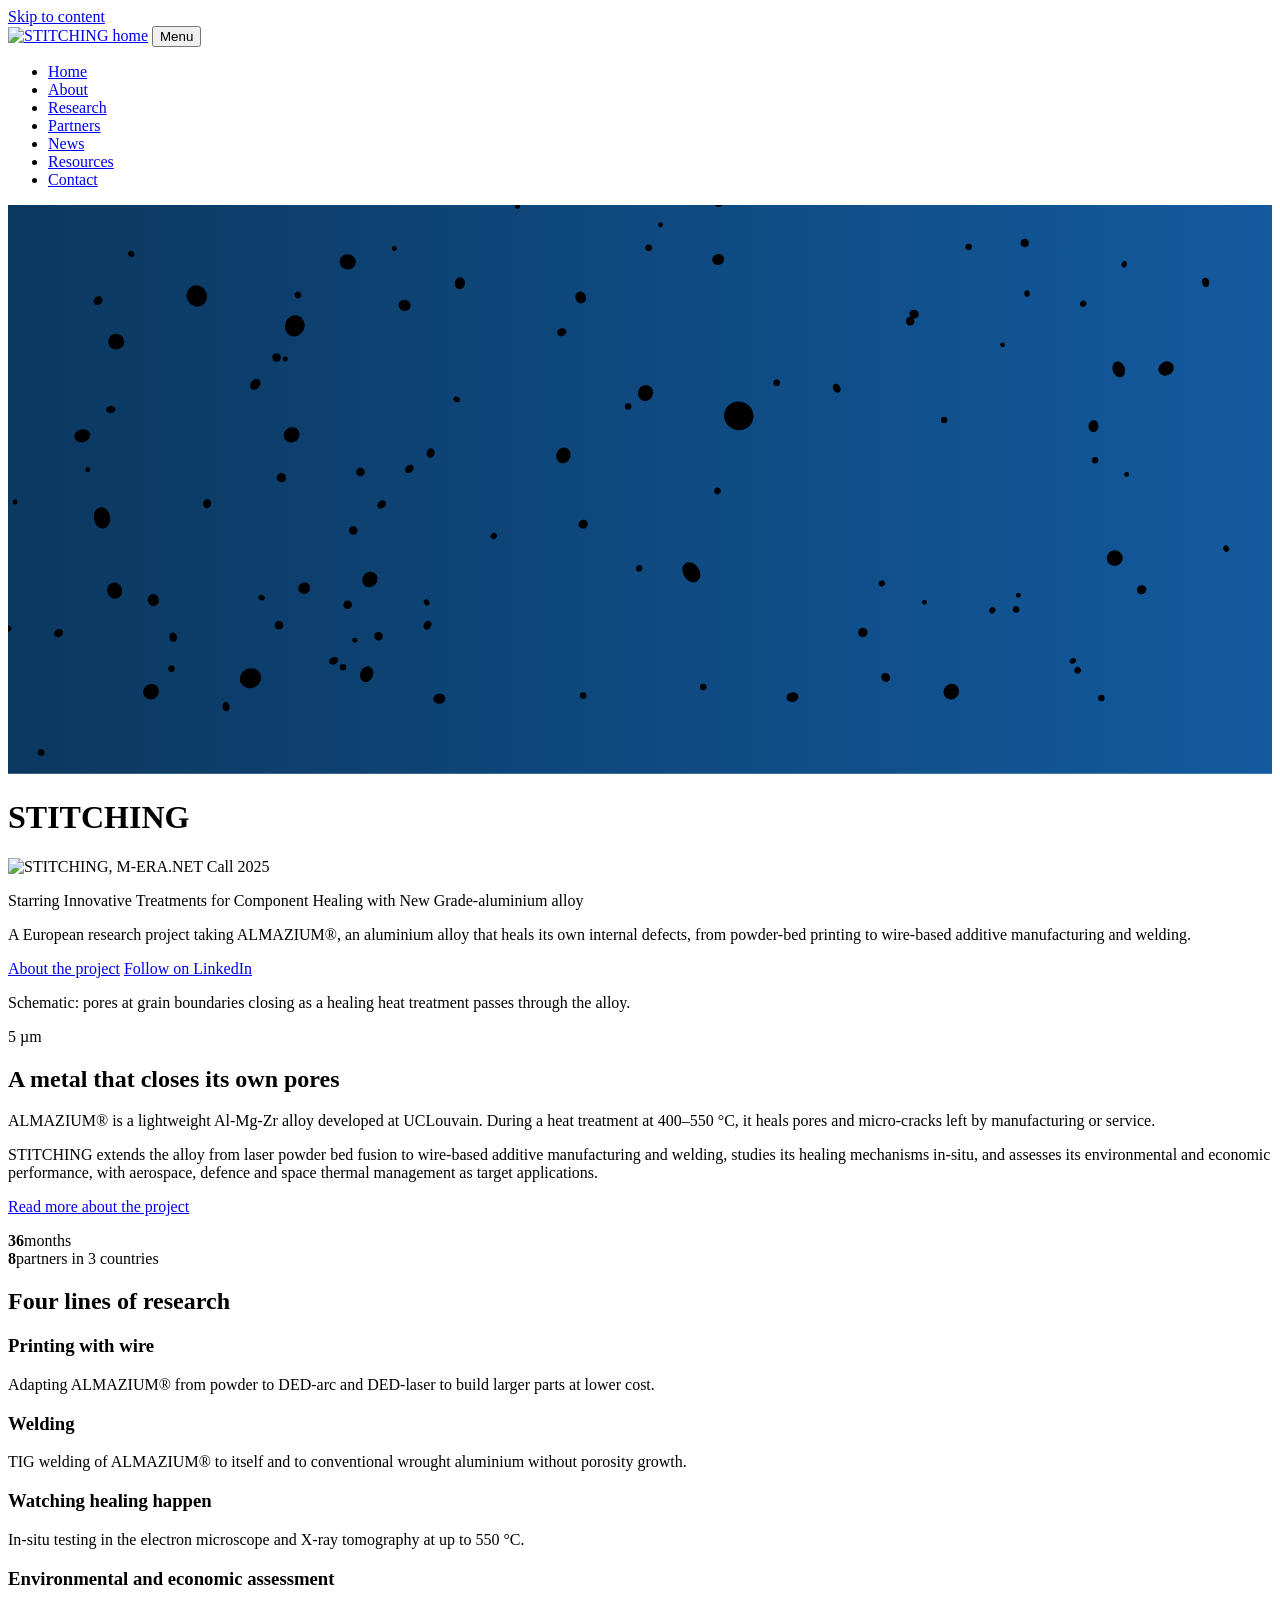
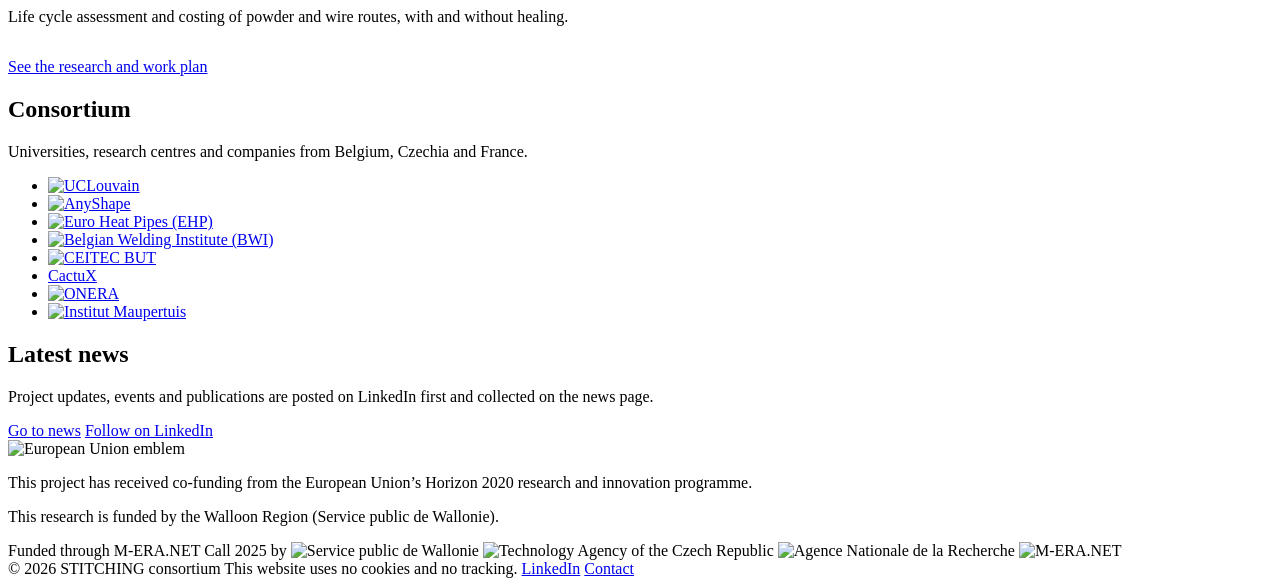
==== index.html @ 86575761 "Add files via upload Add website" ====
<!DOCTYPE html>
<html lang="en">
<head>
<meta charset="utf-8">
<meta name="viewport" content="width=device-width, initial-scale=1">
<title>STITCHING | Self-healing aluminium for additive manufacturing</title>
<meta name="description" content="STITCHING is an M-ERA.NET research project on ALMAZIUM®, a self-healing aluminium alloy for additive manufacturing and welding.">
<link rel="icon" href="assets/img/favicon.png" type="image/png">
<link rel="apple-touch-icon" href="assets/img/apple-touch-icon.png">
<meta property="og:title" content="STITCHING | Self-healing aluminium for additive manufacturing">
<meta property="og:description" content="STITCHING is an M-ERA.NET research project on ALMAZIUM®, a self-healing aluminium alloy for additive manufacturing and welding.">
<meta property="og:image" content="assets/img/stitching-logo.png">
<link rel="stylesheet" href="assets/style.css">
</head>
<body>
<a class="skip" href="#main">Skip to content</a>

<header class="site-header">
  <div class="wrap">
    <a class="brand" href="index.html"><img src="assets/img/stitching-logo.png" alt="STITCHING home" width="869" height="282"></a>
    <button class="menu-btn" type="button" aria-expanded="false" aria-controls="site-nav">Menu</button>
    <nav class="nav" id="site-nav" aria-label="Main">
      <ul>
        <li><a href="index.html" aria-current="page">Home</a></li>
        <li><a href="about.html">About</a></li>
        <li><a href="research.html">Research</a></li>
        <li><a href="partners.html">Partners</a></li>
        <li><a href="news.html">News</a></li>
        <li><a href="resources.html">Resources</a></li>
        <li><a href="contact.html">Contact</a></li>
      </ul>
    </nav>
  </div>
</header>

<main id="main">
<div class="hero">
  <svg class="micro" viewBox="0 0 1600 720" preserveAspectRatio="xMidYMid slice" aria-hidden="true">
    <defs>
      <linearGradient id="bg" x1="0" x2="1"><stop offset="0" stop-color="#0B3860"/><stop offset="1" stop-color="#135A9E"/></linearGradient>
      <linearGradient id="glow" x1="0" x2="1">
        <stop offset="0" stop-color="#D05028" stop-opacity="0"/>
        <stop offset="1" stop-color="#D05028" stop-opacity=".28"/>
      </linearGradient>
      <linearGradient id="stitch" x1="0" x2="0" y1="0" y2="1">
        <stop offset="0" stop-color="#115290"/><stop offset=".28" stop-color="#378ADD"/>
        <stop offset=".45" stop-color="#7A5BA8"/><stop offset=".55" stop-color="#B04828"/>
        <stop offset=".8" stop-color="#D05028"/><stop offset=".92" stop-color="#E03838"/>
        <stop offset="1" stop-color="#3587D8"/>
      </linearGradient>
    </defs>
    <rect width="1600" height="720" fill="url(#bg)"/>
    <path class="grains" d="M1050 233L1014 294M1540 577L1600 581M1411 339L1318 391M958 486L870 475M1494 602L1423 535M724 118L800 95M432 264L359 294M1377 282L1281 351M277 635L306 599M852 720L746 720M306 599L360 612M209 547L286 552M218 352L205 284M92 291L133 255M1100 478L1050 428M673 314L705 320M0 538L0 391M940 184L923 263M1011 155L996 148M512 720L625 720M594 0L679 -0M308 222L363 155M1116 600L1063 666M115 119L155 61M1352 577L1423 535M348 342L359 294M739 649L789 587M534 317L565 245M458 469L470 381M921 352L946 302M648 175L622 226M1274 232L1253 339M183 500L258 430M209 547L185 611M256 379L218 352M296 73L295 0M205 284L133 255M121 205L0 202M1466 204L1537 265M861 657L799 588M261 216L234 169M1406 -0L1510 0M377 372L470 381M788 247L781 271M1540 577L1504 478M1492 114L1411 71M1253 0L1406 -0M970 538L909 576M789 587L799 588M261 216L205 284M1001 561L1082 542M1600 436L1541 438M130 485L116 395M788 247L807 237M1445 358L1474 353M755 533L679 519M1099 232L1150 275M134 173L115 119M363 155L452 205M755 533L789 587M534 528L530 506M1149 139L1099 232M1116 600L1082 542M1276 511L1328 443M1200 357L1188 459M120 619L185 611M1540 577L1494 602M1516 100L1510 0M130 485L183 500M614 427L616 361M1485 624L1531 720M702 161L724 118M854 145L807 237M594 0L438 0M1404 211L1374 244M1264 720L1236 720M1438 491L1406 448M800 458L777 420M389 492L410 577M277 635L209 638M120 619L82 720M1150 275L1157 327M62 540L0 538M62 540L120 619M1445 358L1411 339M1411 339L1377 282M360 612L375 720M614 427L567 446M548 626L623 637M512 720L452 720M359 294L308 222M1050 428L1069 357M1474 353L1541 438M1531 720L1600 720M458 469L530 506M241 113L296 73M458 469L389 492M183 500L209 547M1438 491L1504 478M1239 188L1274 232M1001 561L996 623M849 122L854 145M375 720L452 720M1100 478L1188 459M92 291L0 260M898 362L829 348M286 552L306 599M1082 542L1100 478M1236 720L1193 616M650 609L739 649M800 95L849 122M623 637L625 720M829 348L781 271M679 -0L803 0M982 104L1032 0M530 506L567 446M1353 595L1417 652M1600 436L1600 581M594 0L575 98M1001 561L970 538M870 475L862 550M348 342L377 372M1417 652L1409 720M1318 391L1281 351M909 576L862 550M575 98L648 175M209 638L185 611M134 173L234 169M1050 233L1099 232M567 446L491 366M958 486L993 437M702 161L788 247M1292 112L1357 123M202 720L209 638M565 245L622 226M625 720L746 720M1423 535L1438 491M491 366L470 381M912 626L861 657M115 119L0 107M1200 357L1157 327M1069 357L1014 294M1374 244L1377 282M800 458L755 533M513 574L453 594M1600 720L1600 581M1149 139L1238 188M996 148L940 184M1600 -0L1600 112M616 361L673 314M1250 514L1276 511M0 202L0 260M241 113L155 61M300 720L375 720M453 594L410 577M319 492L378 485M0 0L150 0M1065 720L958 720M1063 666L1065 720M861 657L852 720M502 132L487 184M295 0L150 0M1238 188L1239 188M1445 358L1406 448M1116 600L1193 616M1253 0L1140 -0M134 173L121 205M923 263L807 237M155 61L150 0M650 554L679 519M513 574L548 626M903 71L849 122M862 550L799 588M1200 357L1253 339M897 0L803 0M865 470L898 362M732 407L777 420M453 594L452 720M505 331L491 366M575 98L502 132M666 458L679 519M1050 428L993 437M91 380L92 291M438 0L433 68M505 331L534 317M616 361L534 317M614 427L666 458M1541 438L1504 478M1193 616L1250 514M1149 139L1129 104M957 648L958 720M1537 265L1474 353M0 720L0 538M258 430L256 379M921 352L898 362M565 245L487 184M1353 595L1352 577M300 720L277 635M1157 327L1069 357M732 407L705 320M724 118L679 -0M777 420L829 348M1466 204L1404 211M1404 211L1357 123M1239 188L1292 112M121 205L133 255M91 380L0 391M1129 104L1140 -0M296 73L362 117M377 372L378 485M623 637L650 609M1466 204L1492 114M1411 71L1406 -0M982 104L996 148M0 202L0 107M433 68L502 132M1250 514L1188 459M993 437L921 352M1494 602L1485 624M865 470L800 458M0 720L82 720M970 538L958 486M1417 652L1485 624M909 576L912 626M1238 188L1150 275M800 95L803 0M256 379L348 342M534 528L650 554M438 0L295 0M1353 595L1264 720M1374 244L1274 232M702 161L648 175M996 623L957 648M363 155L362 117M958 720L852 720M286 552L319 492M897 0L903 71M946 302L923 263M1600 261L1600 112M258 430L319 492M534 528L513 574M241 113L234 169M705 320L781 271M957 648L912 626M433 68L362 117M1328 443L1406 448M378 485L389 492M1411 71L1357 123M1253 339L1281 351M673 314L622 226M1253 0L1292 112M1600 -0L1510 0M202 720L300 720M739 649L746 720M903 71L982 104M432 264L505 331M996 623L1063 666M1537 265L1600 261M1011 155L1050 233M0 0L0 107M1014 294L946 302M854 145L940 184M548 626L512 720M1409 720L1531 720M1032 0L1140 -0M360 612L410 577M1600 261L1600 436M130 485L62 540M1276 511L1352 577M666 458L732 407M1492 114L1516 100M650 554L650 609M1264 720L1409 720M1328 443L1318 391M1516 100L1600 112M897 0L1032 0M202 720L82 720M261 216L308 222M1236 720L1065 720M452 205L487 184M870 475L865 470M0 391L0 260M116 395L218 352M116 395L91 380M432 264L452 205M1129 104L1011 155"/>
    <g id="pores"><g data-x="568" transform="translate(568 246) rotate(24)"><ellipse class="pore" rx="4.2" ry="3.3"/><circle class="healed" r="1.4"/></g><g data-x="64" transform="translate(64 542) rotate(150)"><ellipse class="pore" rx="6.0" ry="4.9"/><circle class="healed" r="1.4"/></g><g data-x="346" transform="translate(346 345) rotate(68)"><ellipse class="pore" rx="6.0" ry="5.8"/><circle class="healed" r="1.4"/></g><g data-x="181" transform="translate(181 616) rotate(149)"><ellipse class="pore" rx="10.2" ry="9.6"/><circle class="healed" r="2.2"/></g><g data-x="615" transform="translate(615 419) rotate(136)"><ellipse class="pore" rx="4.2" ry="3.7"/><circle class="healed" r="1.4"/></g><g data-x="375" transform="translate(375 485) rotate(161)"><ellipse class="pore" rx="7.6" ry="7.2"/><circle class="healed" r="1.7"/></g><g data-x="458" transform="translate(458 474) rotate(130)"><ellipse class="pore" rx="10.2" ry="9.3"/><circle class="healed" r="2.2"/></g><g data-x="135" transform="translate(135 488) rotate(71)"><ellipse class="pore" rx="10.2" ry="9.6"/><circle class="healed" r="2.2"/></g><g data-x="1194" transform="translate(1194 616) rotate(130)"><ellipse class="pore" rx="10.2" ry="9.6"/><circle class="healed" r="2.2"/></g><g data-x="412" transform="translate(412 577) rotate(152)"><ellipse class="pore" rx="6.0" ry="4.5"/><circle class="healed" r="1.4"/></g><g data-x="184" transform="translate(184 500) rotate(69)"><ellipse class="pore" rx="7.6" ry="7.1"/><circle class="healed" r="1.7"/></g><g data-x="473" transform="translate(473 379) rotate(137)"><ellipse class="pore" rx="6.0" ry="4.6"/><circle class="healed" r="1.4"/></g><g data-x="1401" transform="translate(1401 447) rotate(166)"><ellipse class="pore" rx="10.2" ry="9.8"/><circle class="healed" r="2.2"/></g><g data-x="1413" transform="translate(1413 75) rotate(103)"><ellipse class="pore" rx="4.2" ry="3.4"/><circle class="healed" r="1.4"/></g><g data-x="898" transform="translate(898 362) rotate(39)"><ellipse class="pore" rx="4.2" ry="4.2"/><circle class="healed" r="1.4"/></g><g data-x="1049" transform="translate(1049 232) rotate(56)"><ellipse class="pore" rx="6.0" ry="4.5"/><circle class="healed" r="1.4"/></g><g data-x="130" transform="translate(130 259) rotate(179)"><ellipse class="pore" rx="6.0" ry="4.5"/><circle class="healed" r="1.4"/></g><g data-x="156" transform="translate(156 62) rotate(41)"><ellipse class="pore" rx="4.2" ry="3.6"/><circle class="healed" r="1.4"/></g><g data-x="1348" transform="translate(1348 577) rotate(155)"><ellipse class="pore" rx="4.2" ry="3.4"/><circle class="healed" r="1.4"/></g><g data-x="1374" transform="translate(1374 280) rotate(95)"><ellipse class="pore" rx="7.6" ry="6.3"/><circle class="healed" r="1.7"/></g><g data-x="725" transform="translate(725 117) rotate(71)"><ellipse class="pore" rx="7.6" ry="6.7"/><circle class="healed" r="1.7"/></g><g data-x="321" transform="translate(321 497) rotate(20)"><ellipse class="pore" rx="4.2" ry="3.3"/><circle class="healed" r="1.4"/></g><g data-x="1354" transform="translate(1354 589) rotate(37)"><ellipse class="pore" rx="4.2" ry="4.2"/><circle class="healed" r="1.4"/></g><g data-x="865" transform="translate(865 465) rotate(57)"><ellipse class="pore" rx="13.6" ry="10.3"/><circle class="healed" r="3.0"/></g><g data-x="1106" transform="translate(1106 479) rotate(159)"><ellipse class="pore" rx="4.2" ry="3.7"/><circle class="healed" r="1.4"/></g><g data-x="359" transform="translate(359 291) rotate(153)"><ellipse class="pore" rx="10.2" ry="9.5"/><circle class="healed" r="2.2"/></g><g data-x="508" transform="translate(508 334) rotate(136)"><ellipse class="pore" rx="6.0" ry="4.7"/><circle class="healed" r="1.4"/></g><g data-x="546" transform="translate(546 625) rotate(169)"><ellipse class="pore" rx="7.6" ry="6.3"/><circle class="healed" r="1.7"/></g><g data-x="1276" transform="translate(1276 512) rotate(104)"><ellipse class="pore" rx="4.2" ry="4.2"/><circle class="healed" r="1.4"/></g><g data-x="807" transform="translate(807 238) rotate(116)"><ellipse class="pore" rx="10.2" ry="9.5"/><circle class="healed" r="2.2"/></g><g data-x="728" transform="translate(728 404) rotate(150)"><ellipse class="pore" rx="6.0" ry="5.5"/><circle class="healed" r="1.4"/></g><g data-x="1361" transform="translate(1361 125) rotate(138)"><ellipse class="pore" rx="4.2" ry="3.8"/><circle class="healed" r="1.4"/></g><g data-x="785" transform="translate(785 255) rotate(84)"><ellipse class="pore" rx="4.2" ry="4.2"/><circle class="healed" r="1.4"/></g><g data-x="502" transform="translate(502 127) rotate(15)"><ellipse class="pore" rx="7.6" ry="7.1"/><circle class="healed" r="1.7"/></g><g data-x="119" transform="translate(119 396) rotate(82)"><ellipse class="pore" rx="13.6" ry="10.3"/><circle class="healed" r="3.0"/></g><g data-x="0" transform="translate(0 536) rotate(40)"><ellipse class="pore" rx="4.2" ry="3.8"/><circle class="healed" r="1.4"/></g><g data-x="1246" transform="translate(1246 513) rotate(135)"><ellipse class="pore" rx="4.2" ry="3.7"/><circle class="healed" r="1.4"/></g><g data-x="703" transform="translate(703 317) rotate(112)"><ellipse class="pore" rx="10.2" ry="8.9"/><circle class="healed" r="2.2"/></g><g data-x="572" transform="translate(572 99) rotate(100)"><ellipse class="pore" rx="7.6" ry="6.5"/><circle class="healed" r="1.7"/></g><g data-x="114" transform="translate(114 121) rotate(136)"><ellipse class="pore" rx="6.0" ry="5.2"/><circle class="healed" r="1.4"/></g><g data-x="1466" transform="translate(1466 207) rotate(152)"><ellipse class="pore" rx="10.2" ry="8.7"/><circle class="healed" r="2.2"/></g><g data-x="1406" transform="translate(1406 208) rotate(70)"><ellipse class="pore" rx="10.2" ry="7.8"/><circle class="healed" r="2.2"/></g><g data-x="900" transform="translate(900 -5) rotate(122)"><ellipse class="pore" rx="7.6" ry="7.0"/><circle class="healed" r="1.7"/></g><g data-x="1542" transform="translate(1542 435) rotate(53)"><ellipse class="pore" rx="4.2" ry="3.5"/><circle class="healed" r="1.4"/></g><g data-x="535" transform="translate(535 314) rotate(105)"><ellipse class="pore" rx="6.0" ry="5.0"/><circle class="healed" r="1.4"/></g><g data-x="701" transform="translate(701 161) rotate(159)"><ellipse class="pore" rx="6.0" ry="4.9"/><circle class="healed" r="1.4"/></g><g data-x="367" transform="translate(367 114) rotate(56)"><ellipse class="pore" rx="4.2" ry="4.1"/><circle class="healed" r="1.4"/></g><g data-x="1435" transform="translate(1435 487) rotate(149)"><ellipse class="pore" rx="6.0" ry="5.7"/><circle class="healed" r="1.4"/></g><g data-x="252" transform="translate(252 378) rotate(98)"><ellipse class="pore" rx="6.0" ry="5.0"/><circle class="healed" r="1.4"/></g><g data-x="430" transform="translate(430 72) rotate(10)"><ellipse class="pore" rx="10.2" ry="9.6"/><circle class="healed" r="2.2"/></g><g data-x="531" transform="translate(531 532) rotate(123)"><ellipse class="pore" rx="6.0" ry="4.6"/><circle class="healed" r="1.4"/></g><g data-x="1111" transform="translate(1111 598) rotate(46)"><ellipse class="pore" rx="6.0" ry="5.4"/><circle class="healed" r="1.4"/></g><g data-x="993" transform="translate(993 623) rotate(173)"><ellipse class="pore" rx="7.6" ry="6.1"/><circle class="healed" r="1.7"/></g><g data-x="1516" transform="translate(1516 98) rotate(76)"><ellipse class="pore" rx="6.0" ry="4.6"/><circle class="healed" r="1.4"/></g><g data-x="530" transform="translate(530 503) rotate(58)"><ellipse class="pore" rx="4.2" ry="3.3"/><circle class="healed" r="1.4"/></g><g data-x="363" transform="translate(363 153) rotate(112)"><ellipse class="pore" rx="13.6" ry="12.4"/><circle class="healed" r="3.0"/></g><g data-x="209" transform="translate(209 547) rotate(79)"><ellipse class="pore" rx="6.0" ry="4.8"/><circle class="healed" r="1.4"/></g><g data-x="1147" transform="translate(1147 138) rotate(24)"><ellipse class="pore" rx="6.0" ry="5.4"/><circle class="healed" r="1.4"/></g><g data-x="1082" transform="translate(1082 541) rotate(5)"><ellipse class="pore" rx="6.0" ry="5.9"/><circle class="healed" r="1.4"/></g><g data-x="276" transform="translate(276 635) rotate(82)"><ellipse class="pore" rx="6.0" ry="4.5"/><circle class="healed" r="1.4"/></g><g data-x="454" transform="translate(454 594) rotate(111)"><ellipse class="pore" rx="10.2" ry="8.2"/><circle class="healed" r="2.2"/></g><g data-x="94" transform="translate(94 292) rotate(166)"><ellipse class="pore" rx="10.2" ry="8.1"/><circle class="healed" r="2.2"/></g><g data-x="799" transform="translate(799 460) rotate(108)"><ellipse class="pore" rx="4.2" ry="3.9"/><circle class="healed" r="1.4"/></g><g data-x="925" transform="translate(925 267) rotate(21)"><ellipse class="pore" rx="18.7" ry="18.1"/><circle class="healed" r="4.1"/></g><g data-x="137" transform="translate(137 173) rotate(178)"><ellipse class="pore" rx="10.2" ry="10.0"/><circle class="healed" r="2.2"/></g><g data-x="899" transform="translate(899 69) rotate(171)"><ellipse class="pore" rx="7.6" ry="6.8"/><circle class="healed" r="1.7"/></g><g data-x="313" transform="translate(313 227) rotate(130)"><ellipse class="pore" rx="7.6" ry="5.7"/><circle class="healed" r="1.7"/></g><g data-x="239" transform="translate(239 115) rotate(61)"><ellipse class="pore" rx="13.6" ry="12.8"/><circle class="healed" r="3.0"/></g><g data-x="1290" transform="translate(1290 112) rotate(81)"><ellipse class="pore" rx="4.2" ry="3.5"/><circle class="healed" r="1.4"/></g><g data-x="307" transform="translate(307 599) rotate(154)"><ellipse class="pore" rx="13.6" ry="12.5"/><circle class="healed" r="3.0"/></g><g data-x="645" transform="translate(645 2) rotate(0)"><ellipse class="pore" rx="3.1" ry="3.1"/><circle class="healed" r="1.4"/></g><g data-x="1259" transform="translate(1259 177) rotate(0)"><ellipse class="pore" rx="3.1" ry="3.1"/><circle class="healed" r="1.4"/></g><g data-x="1279" transform="translate(1279 494) rotate(0)"><ellipse class="pore" rx="3.1" ry="3.1"/><circle class="healed" r="1.4"/></g><g data-x="340" transform="translate(340 193) rotate(0)"><ellipse class="pore" rx="5.4" ry="5.4"/><circle class="healed" r="1.4"/></g><g data-x="430" transform="translate(430 506) rotate(0)"><ellipse class="pore" rx="5.4" ry="5.4"/><circle class="healed" r="1.4"/></g><g data-x="207" transform="translate(207 587) rotate(0)"><ellipse class="pore" rx="4.1" ry="4.1"/><circle class="healed" r="1.4"/></g><g data-x="826" transform="translate(826 25) rotate(0)"><ellipse class="pore" rx="3.1" ry="3.1"/><circle class="healed" r="1.4"/></g><g data-x="880" transform="translate(880 610) rotate(0)"><ellipse class="pore" rx="4.1" ry="4.1"/><circle class="healed" r="1.4"/></g><g data-x="439" transform="translate(439 551) rotate(0)"><ellipse class="pore" rx="3.1" ry="3.1"/><circle class="healed" r="1.4"/></g><g data-x="973" transform="translate(973 225) rotate(0)"><ellipse class="pore" rx="4.1" ry="4.1"/><circle class="healed" r="1.4"/></g><g data-x="728" transform="translate(728 621) rotate(0)"><ellipse class="pore" rx="4.1" ry="4.1"/><circle class="healed" r="1.4"/></g><g data-x="469" transform="translate(469 546) rotate(0)"><ellipse class="pore" rx="5.4" ry="5.4"/><circle class="healed" r="1.4"/></g><g data-x="1185" transform="translate(1185 272) rotate(0)"><ellipse class="pore" rx="4.1" ry="4.1"/><circle class="healed" r="1.4"/></g><g data-x="1160" transform="translate(1160 503) rotate(0)"><ellipse class="pore" rx="3.1" ry="3.1"/><circle class="healed" r="1.4"/></g><g data-x="42" transform="translate(42 693) rotate(0)"><ellipse class="pore" rx="4.1" ry="4.1"/><circle class="healed" r="1.4"/></g><g data-x="1142" transform="translate(1142 147) rotate(0)"><ellipse class="pore" rx="5.4" ry="5.4"/><circle class="healed" r="1.4"/></g><g data-x="446" transform="translate(446 338) rotate(0)"><ellipse class="pore" rx="5.4" ry="5.4"/><circle class="healed" r="1.4"/></g><g data-x="1376" transform="translate(1376 323) rotate(0)"><ellipse class="pore" rx="4.1" ry="4.1"/><circle class="healed" r="1.4"/></g><g data-x="489" transform="translate(489 55) rotate(0)"><ellipse class="pore" rx="3.1" ry="3.1"/><circle class="healed" r="1.4"/></g><g data-x="351" transform="translate(351 195) rotate(0)"><ellipse class="pore" rx="3.1" ry="3.1"/><circle class="healed" r="1.4"/></g><g data-x="101" transform="translate(101 335) rotate(0)"><ellipse class="pore" rx="3.1" ry="3.1"/><circle class="healed" r="1.4"/></g><g data-x="343" transform="translate(343 532) rotate(0)"><ellipse class="pore" rx="5.4" ry="5.4"/><circle class="healed" r="1.4"/></g><g data-x="437" transform="translate(437 412) rotate(0)"><ellipse class="pore" rx="5.4" ry="5.4"/><circle class="healed" r="1.4"/></g><g data-x="811" transform="translate(811 54) rotate(0)"><ellipse class="pore" rx="4.1" ry="4.1"/><circle class="healed" r="1.4"/></g><g data-x="1416" transform="translate(1416 341) rotate(0)"><ellipse class="pore" rx="3.1" ry="3.1"/><circle class="healed" r="1.4"/></g><g data-x="1287" transform="translate(1287 48) rotate(0)"><ellipse class="pore" rx="5.4" ry="5.4"/><circle class="healed" r="1.4"/></g><g data-x="1384" transform="translate(1384 624) rotate(0)"><ellipse class="pore" rx="4.1" ry="4.1"/><circle class="healed" r="1.4"/></g><g data-x="9" transform="translate(9 376) rotate(0)"><ellipse class="pore" rx="3.1" ry="3.1"/><circle class="healed" r="1.4"/></g><g data-x="1216" transform="translate(1216 53) rotate(0)"><ellipse class="pore" rx="4.1" ry="4.1"/><circle class="healed" r="1.4"/></g><g data-x="424" transform="translate(424 585) rotate(0)"><ellipse class="pore" rx="4.1" ry="4.1"/><circle class="healed" r="1.4"/></g></g>
    <g id="front" transform="translate(-400 0)">
      <rect x="-240" y="0" width="240" height="720" fill="url(#glow)"/>
      <rect x="-3" y="0" width="6" height="720" fill="url(#stitch)"/>
    </g>
  </svg>

  <div class="hero-inner">
    <div class="plate">
      <h1>STITCHING</h1>
      <img class="logo" src="assets/img/stitching-logo.png" alt="STITCHING, M-ERA.NET Call 2025" width="869" height="282">
      <p class="long">Starring Innovative Treatments for Component Healing with New Grade-aluminium alloy</p>
      <p class="lede">A European research project taking ALMAZIUM®, an aluminium alloy that heals its own internal defects, from powder-bed printing to wire-based additive manufacturing and welding.</p>
      <div class="actions">
        <a class="btn primary" href="about.html">About the project</a>
        <a class="btn" href="https://www.linkedin.com/company/stitching-meranet/" rel="noopener">Follow on LinkedIn</a>
      </div>
    </div>
  </div>
  <p class="hero-caption">Schematic: pores at grain boundaries closing as a healing heat treatment passes through the alloy. <button class="replay" type="button" id="replay" hidden>Replay</button></p>
  <div class="scalebar" aria-hidden="true"><span></span><span>5 µm</span></div>
</div>

<section>
  <div class="wrap cols">
    <div>
      <h2>A metal that closes its own pores</h2>
      <p class="intro">ALMAZIUM® is a lightweight Al-Mg-Zr alloy developed at UCLouvain. During a heat treatment at 400–550 °C, it heals pores and micro-cracks left by manufacturing or service.</p>
      <p>STITCHING extends the alloy from laser powder bed fusion to wire-based additive manufacturing and welding, studies its healing mechanisms in-situ, and assesses its environmental and economic performance, with aerospace, defence and space thermal management as target applications.</p>
      <p><a class="more" href="about.html">Read more about the project</a></p>
    </div>
    <div class="counters">
      <div class="counter"><strong>36</strong><span>months</span></div>
      <div class="counter"><strong>8</strong><span>partners in 3 countries</span></div>
    </div>
  </div>
</section>

<section class="tint">
  <div class="wrap">
    <h2>Four lines of research</h2>
    <div class="lines">
      <div class="line"><h3>Printing with wire</h3><p>Adapting ALMAZIUM® from powder to DED-arc and DED-laser to build larger parts at lower cost.</p></div>
      <div class="line"><h3>Welding</h3><p>TIG welding of ALMAZIUM® to itself and to conventional wrought aluminium without porosity growth.</p></div>
      <div class="line"><h3>Watching healing happen</h3><p>In-situ testing in the electron microscope and X-ray tomography at up to 550 °C.</p></div>
      <div class="line"><h3>Environmental and economic assessment</h3><p>Life cycle assessment and costing of powder and wire routes, with and without healing.</p></div>
    </div>
    <p style="margin-top:2rem"><a class="more" href="research.html">See the research and work plan</a></p>
  </div>
</section>

<!-- PHOTOS: remove this comment line and the matching one below to show the gallery.
     Put photos in assets/photos/ (landscape, about 1600 px wide, JPG) and update the file names and captions.
<section>
  <div class="wrap">
    <h2>In the lab</h2>
    <div class="gallery">
      <figure><img src="assets/photos/photo-1.jpg" alt="Describe the photo" loading="lazy"><figcaption>Caption, partner name</figcaption></figure>
      <figure><img src="assets/photos/photo-2.jpg" alt="Describe the photo" loading="lazy"><figcaption>Caption, partner name</figcaption></figure>
      <figure><img src="assets/photos/photo-3.jpg" alt="Describe the photo" loading="lazy"><figcaption>Caption, partner name</figcaption></figure>
    </div>
  </div>
</section>
END PHOTOS -->

<section>
  <div class="wrap">
    <h2>Consortium</h2>
    <p class="intro">Universities, research centres and companies from Belgium, Czechia and France.</p>
    <ul class="logo-wall">
      <li><a href="partners.html#uclouvain" class=""><img src="assets/logos/uclouvain.png" alt="UCLouvain" loading="lazy"></a></li>
      <li><a href="partners.html#anyshape" class=""><img src="assets/logos/anyshape.png" alt="AnyShape" loading="lazy"></a></li>
      <li><a href="partners.html#ehp" class="dark"><img src="assets/logos/ehp.png" alt="Euro Heat Pipes (EHP)" loading="lazy"></a></li>
      <li><a href="partners.html#bwi" class=""><img src="assets/logos/bwi.png" alt="Belgian Welding Institute (BWI)" loading="lazy"></a></li>
      <li><a href="partners.html#ceitec" class=""><img src="assets/logos/ceitec.png" alt="CEITEC BUT" loading="lazy"></a></li>
      <li><a href="partners.html#cactux" class=""><span class="wordmark">CactuX</span></a></li>
      <li><a href="partners.html#onera" class=""><img src="assets/logos/onera.png" alt="ONERA" loading="lazy"></a></li>
      <li><a href="partners.html#maupertuis" class=""><img src="assets/logos/maupertuis.png" alt="Institut Maupertuis" loading="lazy"></a></li>
    </ul>
  </div>
</section>

<section class="tint">
  <div class="wrap cols">
    <div>
      <h2>Latest news</h2>
      <p>Project updates, events and publications are posted on LinkedIn first and collected on the news page.</p>
    </div>
    <div class="actions" style="margin-top:0">
      <a class="btn primary" href="news.html">Go to news</a>
      <a class="btn" href="https://www.linkedin.com/company/stitching-meranet/" rel="noopener">Follow on LinkedIn</a>
    </div>
  </div>
</section>
</main>

<div class="funding-band">
  <div class="wrap">
    <div class="funding">
      <img class="eu" src="assets/img/eu-emblem.svg" alt="European Union emblem" width="96" height="64">
      <div>
        <p>This project has received co-funding from the European Union’s Horizon 2020 research and innovation programme.</p>
        <p>This research is funded by the Walloon Region (Service public de Wallonie).</p>
      </div>
    </div>
    <div class="funders">
      <span>Funded through M-ERA.NET Call 2025 by</span>
      <img src="assets/logos/spw.png" alt="Service public de Wallonie">
      <img class="square" src="assets/logos/tacr.png" alt="Technology Agency of the Czech Republic">
      <img src="assets/logos/anr.png" alt="Agence Nationale de la Recherche">
      <img src="assets/logos/meranet.png" alt="M-ERA.NET">
    </div>
  </div>
</div>

<footer>
  <div class="wrap">
    <span>© 2026 STITCHING consortium</span>
    <span>This website uses no cookies and no tracking.</span>
    <a href="https://www.linkedin.com/company/stitching-meranet/" rel="noopener">LinkedIn</a>
    <a href="contact.html">Contact</a>
  </div>
</footer>
<script src="assets/site.js"></script>
</body>
</html>
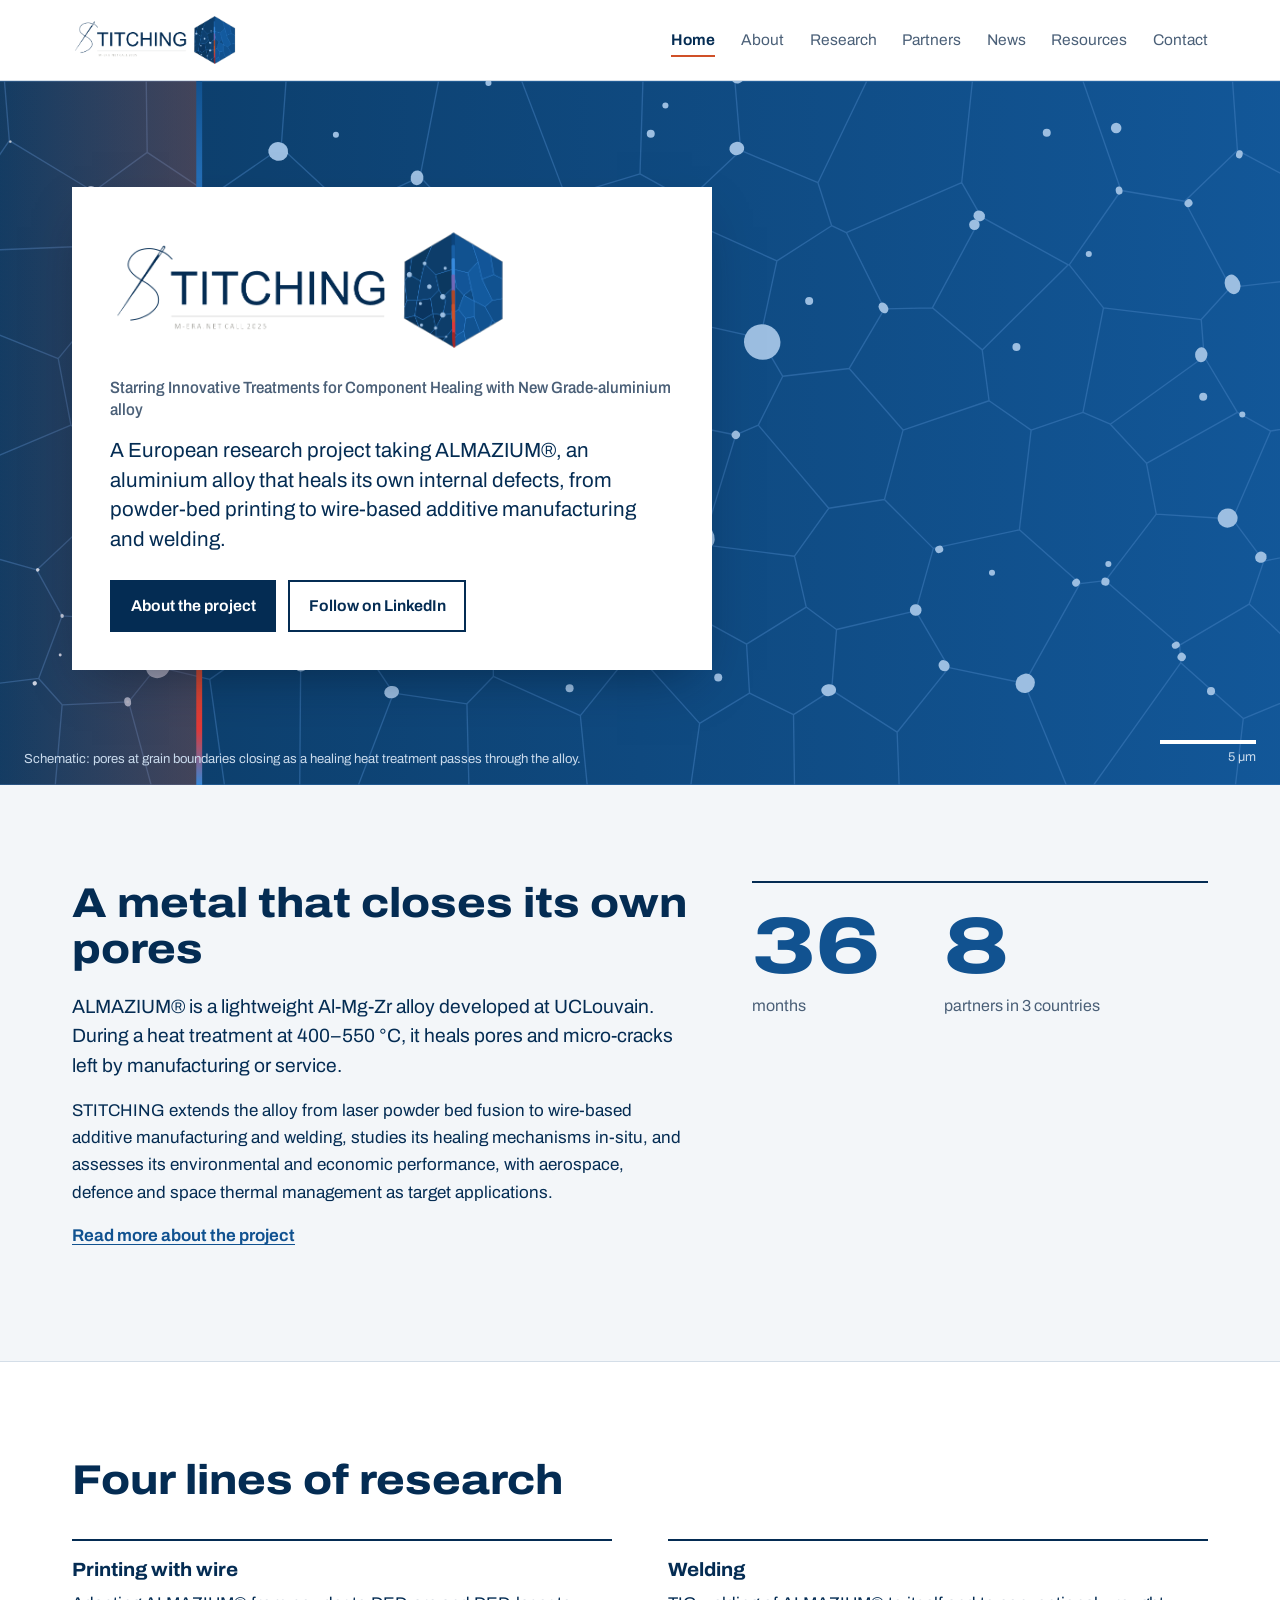
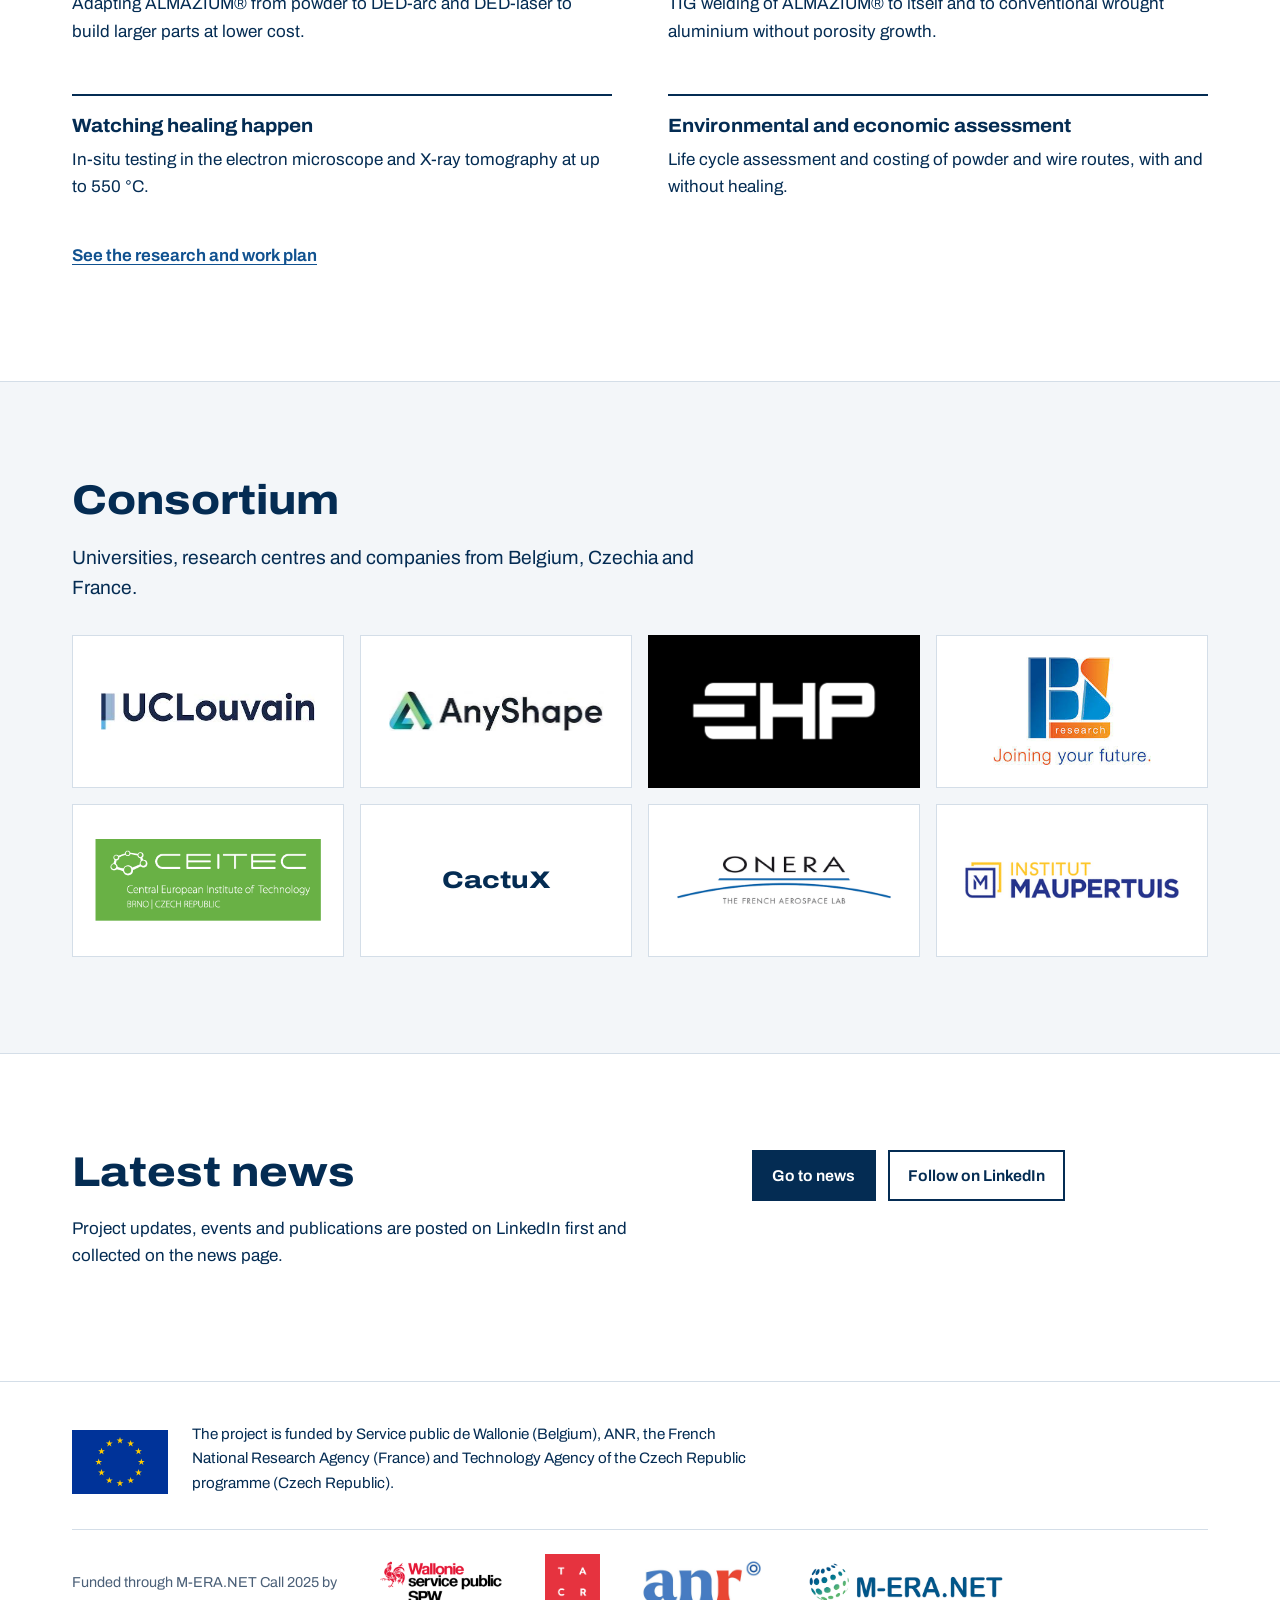
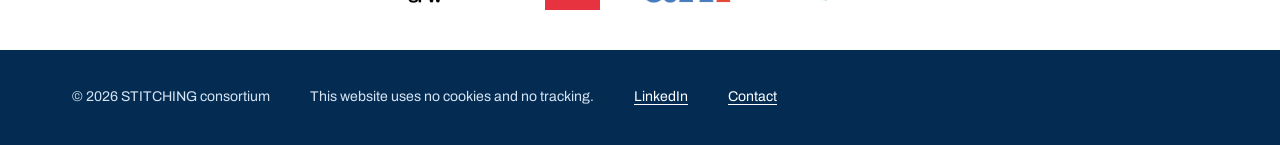
==== commit d7eabdcf: "Add files via upload" ====
--- a/index.html
+++ b/index.html
@@ -150,10 +150,9 @@
 <div class="funding-band">
   <div class="wrap">
     <div class="funding">
-      <img class="eu" src="assets/img/eu-emblem.svg" alt="European Union emblem" width="96" height="64">
+      <img class="eu" src="assets/img/eu-emblem.svg" alt="Flag of the European Union" width="96" height="64">
       <div>
-        <p>This project has received co-funding from the European Union’s Horizon 2020 research and innovation programme.</p>
-        <p>This research is funded by the Walloon Region (Service public de Wallonie).</p>
+        <p>The project is funded by Service public de Wallonie (Belgium), ANR, the French National Research Agency (France) and Technology Agency of the Czech Republic programme (Czech Republic).</p>
       </div>
     </div>
     <div class="funders">
--- a/assets/style.css
+++ b/assets/style.css
@@ -0,0 +1,212 @@
+/* STITCHING website stylesheet */
+@font-face{font-family:"Archivo";font-style:normal;font-display:swap;font-weight:100 900;font-stretch:62% 125%;
+  src:url(fonts/archivo-latin-wdth-normal.woff2) format("woff2-variations");
+  unicode-range:U+0000-00FF,U+0131,U+0152-0153,U+02BB-02BC,U+02C6,U+02DA,U+02DC,U+0304,U+0308,U+0329,U+2000-206F,U+20AC,U+2122,U+2191,U+2193,U+2212,U+2215,U+FEFF,U+FFFD}
+@font-face{font-family:"Archivo";font-style:normal;font-display:swap;font-weight:100 900;font-stretch:62% 125%;
+  src:url(fonts/archivo-latin-ext-wdth-normal.woff2) format("woff2-variations");
+  unicode-range:U+0100-02BA,U+02BD-02C5,U+02C7-02CC,U+02CE-02D7,U+02DD-02FF,U+0304,U+0308,U+0329,U+1D00-1DBF,U+1E00-1E9F,U+1EF2-1EFF,U+2020,U+20A0-20AB,U+20AD-20C0,U+2113,U+2C60-2C7F,U+A720-A7FF}
+
+:root{
+  /* Colours taken from the STITCHING logo */
+  --navy:#042C53;      /* wordmark */
+  --hex-dark:#0B3860;  /* hexagon, dark side */
+  --hex:#115290;       /* hexagon, light side */
+  --blue:#378ADD;      /* stitch, top */
+  --pore:#9CBEE1;      /* pores */
+  --heat:#D05028;      /* stitch, hot end */
+  --heat-2:#E03838;
+  --bg:#F3F6F9; --surface:#FFFFFF; --line:#D4DEE8; --ink:var(--navy); --muted:#4B6078;
+  --font:"Archivo",system-ui,-apple-system,"Segoe UI",Roboto,sans-serif;
+  --wrap:74rem;
+}
+*,*::before,*::after{box-sizing:border-box}
+html{scroll-behavior:smooth}
+@media (prefers-reduced-motion:reduce){html{scroll-behavior:auto}}
+body{margin:0;background:var(--bg);color:var(--ink);font-family:var(--font);font-size:1.0625rem;line-height:1.6;-webkit-font-smoothing:antialiased}
+img{max-width:100%;height:auto}
+a{color:var(--hex);text-underline-offset:.18em;text-decoration-thickness:1px}
+a:hover{text-decoration-thickness:2px}
+:focus-visible{outline:3px solid var(--blue);outline-offset:3px;border-radius:2px}
+.wrap{max-width:var(--wrap);margin:0 auto;padding:0 1.5rem}
+.skip{position:absolute;left:-999px;top:0;background:var(--navy);color:#fff;padding:.5rem 1rem;z-index:100}
+.skip:focus{left:1rem;top:1rem}
+
+/* Header */
+.site-header{position:sticky;top:0;z-index:50;background:#fff;border-bottom:1px solid var(--line)}
+.site-header .wrap{display:flex;align-items:center;gap:2rem;height:5rem}
+.brand{display:block;flex-shrink:0}
+.brand img{height:54px;width:auto;display:block}
+.nav{margin-left:auto}
+.nav ul{list-style:none;margin:0;padding:0;display:flex;gap:1.6rem}
+.nav a{color:var(--muted);text-decoration:none;font-size:.97rem;padding:.4rem 0;border-bottom:2px solid transparent}
+.nav a:hover{color:var(--navy)}
+.nav a[aria-current="page"]{color:var(--navy);font-weight:650;border-bottom-color:var(--heat)}
+.menu-btn{display:none;margin-left:auto;font:inherit;font-weight:650;color:var(--navy);background:none;border:2px solid var(--navy);padding:.4rem .8rem;cursor:pointer}
+@media (max-width:900px){
+  .site-header .wrap{height:4rem}
+  .brand img{height:38px}
+  .menu-btn{display:block}
+  .nav{position:absolute;left:0;right:0;top:100%;background:#fff;border-bottom:1px solid var(--line);display:none}
+  .nav.open{display:block}
+  .nav ul{flex-direction:column;gap:0;padding:.5rem 1.5rem 1rem}
+  .nav a{display:block;padding:.7rem 0;border-bottom:1px solid var(--line);font-size:1.05rem}
+  .nav a[aria-current="page"]{border-bottom-color:var(--line);color:var(--heat)}
+}
+
+/* Home hero */
+.hero{position:relative;background:var(--hex-dark);overflow:hidden}
+.micro{position:absolute;inset:0;width:100%;height:100%;display:block}
+.micro .grains{fill:none;stroke:#4A86C5;stroke-opacity:.45;stroke-width:1.4}
+.micro .pore{fill:var(--pore)}
+.micro .healed{fill:#fff;opacity:0}
+.hero-inner{position:relative;max-width:var(--wrap);margin:0 auto;padding:clamp(3rem,10vh,6.5rem) 1.5rem clamp(5rem,11vh,7.5rem);min-height:min(80vh,44rem);display:flex;align-items:center}
+.plate{background:#fff;padding:clamp(1.5rem,3vw,2.5rem);max-width:40rem;box-shadow:0 20px 50px -20px rgba(2,20,40,.55)}
+.plate .logo{display:block;width:min(100%,25rem);height:auto}
+.plate h1{position:absolute;width:1px;height:1px;overflow:hidden;clip:rect(0 0 0 0)}
+.plate .long{margin:1.4rem 0 0;font-size:1.02rem;font-stretch:90%;font-weight:550;color:var(--muted);line-height:1.35}
+.plate .lede{margin:.9rem 0 0;font-size:clamp(1.1rem,1.7vw,1.28rem);line-height:1.45}
+.actions{display:flex;flex-wrap:wrap;gap:.75rem;margin-top:1.6rem}
+.btn{display:inline-block;padding:.7rem 1.15rem;font-weight:650;text-decoration:none;border:2px solid var(--navy);color:var(--navy);font-size:.98rem}
+.btn.primary{background:var(--navy);color:#fff}
+.btn:hover{background:var(--hex);border-color:var(--hex);color:#fff}
+.hero-caption{position:absolute;left:1.5rem;bottom:1rem;margin:0;font-size:.82rem;color:#C9DAEC;max-width:min(36rem,60%);display:flex;gap:.75rem;align-items:baseline}
+.replay{font:inherit;font-size:.82rem;color:#fff;background:none;border:0;padding:0;text-decoration:underline;text-underline-offset:.18em;cursor:pointer;white-space:nowrap}
+.scalebar{position:absolute;right:1.5rem;bottom:1.1rem;display:flex;flex-direction:column;align-items:flex-end;gap:.2rem;font-size:.8rem;color:#C9DAEC}
+.scalebar span:first-child{display:block;width:96px;height:4px;background:#fff}
+@media (max-width:700px){
+  .hero-inner{padding-top:7rem;padding-bottom:7rem}
+  .hero-caption{max-width:calc(100% - 3rem);bottom:2.8rem}
+}
+
+/* Sub-page banner */
+.banner{background:var(--hex-dark) url(img/grains.svg) center/cover no-repeat;color:#fff;border-bottom:6px solid transparent;border-image:linear-gradient(90deg,var(--hex),var(--blue) 35%,#7A5BA8 50%,var(--heat) 70%,var(--heat-2)) 1}
+.banner .wrap{padding-top:clamp(3rem,7vw,5rem);padding-bottom:clamp(2.5rem,6vw,4rem)}
+.banner h1{margin:0;font-size:clamp(2.2rem,5vw,3.6rem);line-height:1.05;font-weight:800;font-stretch:118%}
+.banner p{margin:.8rem 0 0;font-size:1.15rem;color:#D6E4F2;max-width:46rem}
+
+/* Sections */
+section{padding:clamp(3.5rem,8vw,6rem) 0}
+section + section{border-top:1px solid var(--line)}
+section.tint{background:#fff}
+h2{font-size:clamp(1.8rem,3.4vw,2.6rem);line-height:1.1;font-weight:780;font-stretch:112%;margin:0 0 1.2rem;max-width:22em}
+h3{font-size:1.2rem;line-height:1.25;font-weight:720;font-stretch:106%;margin:0 0 .5rem}
+p{margin:0 0 1rem;max-width:68ch}
+.intro{font-size:1.2rem;line-height:1.55;max-width:60ch}
+.muted{color:var(--muted)}
+.small{font-size:.9rem}
+.more{font-weight:650}
+.cols{display:grid;grid-template-columns:minmax(0,1.35fr) minmax(0,1fr);gap:clamp(2rem,5vw,5rem);align-items:start}
+@media (max-width:860px){.cols{grid-template-columns:1fr}}
+
+/* Counters */
+.counters{display:flex;gap:clamp(2rem,5vw,4rem);border-top:2px solid var(--navy);padding-top:1.5rem}
+.counter strong{display:block;font-size:clamp(3.2rem,7vw,5rem);line-height:1;font-weight:820;font-stretch:125%;color:var(--hex)}
+.counter span{display:block;margin-top:.4rem;font-size:1rem;color:var(--muted)}
+
+/* Facts */
+.facts{margin:0;display:grid;grid-template-columns:auto 1fr;gap:.7rem 1.5rem;border-top:2px solid var(--navy);padding-top:1.25rem}
+.facts dt{color:var(--muted);font-size:.95rem}
+.facts dd{margin:0;font-weight:600}
+
+/* Research lines */
+.lines{display:grid;grid-template-columns:repeat(2,minmax(0,1fr));gap:2.5rem 3.5rem;margin-top:2.2rem}
+@media (max-width:760px){.lines{grid-template-columns:1fr}}
+.line{border-top:2px solid var(--navy);padding-top:1.1rem}
+.line p{margin-bottom:.6rem}
+.line .wp{font-size:.88rem;color:var(--muted)}
+
+/* Objectives */
+.objectives{list-style:none;margin:2rem 0 0;padding:0;max-width:56rem}
+.objectives li{padding:1.1rem 0 1.1rem 1.25rem;border-left:3px solid var(--blue);margin-bottom:1rem;background:#fff;padding-right:1.25rem}
+.objectives li p{margin:0}
+
+/* Alloy comparison */
+.compare{margin-top:2.2rem;display:grid;grid-template-columns:repeat(2,minmax(0,1fr));gap:2.5rem 4rem}
+@media (max-width:760px){.compare{grid-template-columns:1fr}}
+.metric h3{margin-bottom:1rem}
+.row,.axis{display:grid;grid-template-columns:8.5rem 1fr;gap:1rem}
+@media (max-width:760px){.row,.axis{grid-template-columns:6.5rem 1fr}}
+.row{align-items:center;margin-bottom:.9rem}
+.row .who{font-size:.95rem;font-weight:600}
+.track{position:relative;height:1.9rem;border-bottom:1px solid var(--line);margin-right:4.25rem}
+.range{position:absolute;top:.35rem;height:1.2rem;background:#7F93A8}
+.range.ours{background:var(--hex)}
+.range b{position:absolute;left:calc(100% + .5rem);top:50%;transform:translateY(-50%);font-size:.88rem;font-weight:650;white-space:nowrap;color:var(--ink)}
+.axis{font-size:.8rem;color:var(--muted)}
+.axis div{display:flex;justify-content:space-between;margin-right:4.25rem}
+.heal-note{margin-top:2.5rem;padding:1.25rem 1.5rem;background:#fff;border-left:4px solid var(--heat);max-width:52rem}
+.heal-note p{margin:0}
+
+/* Work plan */
+.gantt{margin-top:2.2rem;--label:21rem}
+.g-head,.g-row{display:grid;grid-template-columns:var(--label) 1fr;gap:1.25rem;align-items:center}
+.g-head{font-size:.82rem;color:var(--muted);padding-bottom:.5rem;border-bottom:2px solid var(--navy)}
+.g-years{display:grid;grid-template-columns:repeat(3,1fr)}
+.g-years span{padding-left:.4rem;border-left:1px solid var(--line)}
+.g-body{position:relative}
+.g-row{padding:.8rem 0;border-bottom:1px solid var(--line)}
+.g-label strong{display:block;font-weight:650;font-size:.98rem;line-height:1.3}
+.g-label span{font-size:.85rem;color:var(--muted)}
+.g-track{height:1.5rem;display:grid;grid-template-columns:repeat(36,1fr)}
+.g-bar{grid-row:1;background:var(--hex);height:100%;display:flex;align-items:center;padding-left:.45rem;font-size:.75rem;color:#fff;font-weight:600;white-space:nowrap;overflow:hidden}
+.now{position:absolute;top:0;bottom:0;width:2px;background:var(--heat);pointer-events:none}
+.now span{position:absolute;top:-1.7rem;left:50%;transform:translateX(-50%);font-size:.75rem;font-weight:700;color:#fff;background:var(--heat);padding:.05rem .4rem;white-space:nowrap}
+@media (max-width:760px){
+  .g-head,.g-row{grid-template-columns:1fr;gap:.5rem}
+  .g-head .g-label{display:none}
+  .now{display:none}
+}
+
+/* Logo wall and partner list */
+.logo-wall{list-style:none;margin:2rem 0 0;padding:0;display:grid;grid-template-columns:repeat(4,minmax(0,1fr));gap:1rem}
+@media (max-width:860px){.logo-wall{grid-template-columns:repeat(2,minmax(0,1fr))}}
+.logo-wall a,.logo-tile{display:flex;align-items:center;justify-content:center;aspect-ratio:16/9;background:#fff;border:1px solid var(--line);padding:1.1rem 1.4rem;text-decoration:none}
+.logo-wall a:hover{border-color:var(--hex)}
+.logo-wall img,.logo-tile img{max-height:100%;max-width:100%;width:auto;object-fit:contain}
+.logo-tile.dark,.logo-wall a.dark{background:#000;border-color:#000}
+.wordmark{font-weight:800;font-stretch:120%;font-size:1.5rem;color:var(--navy)}
+
+.countries{margin-top:2.2rem;display:grid;gap:3rem}
+.country h2{font-size:1.5rem;border-bottom:2px solid var(--navy);padding-bottom:.6rem;margin-bottom:1.2rem;max-width:none}
+.partner{display:grid;grid-template-columns:14rem 1fr;gap:1.5rem 2rem;align-items:start;padding:1.25rem 0;border-bottom:1px solid var(--line)}
+.partner:last-child{border-bottom:0}
+.partner h3{margin-bottom:.3rem}
+.partner p{margin:0 0 .5rem}
+.tag{display:inline-block;font-size:.75rem;font-weight:700;color:#fff;background:var(--heat);padding:.05rem .45rem;margin-left:.5rem;vertical-align:.15em}
+@media (max-width:640px){.partner{grid-template-columns:1fr}.partner .logo-tile{max-width:14rem}}
+
+/* Gallery (shown once photos are added) */
+.gallery{display:grid;grid-template-columns:repeat(3,minmax(0,1fr));gap:1rem;margin-top:2rem}
+@media (max-width:760px){.gallery{grid-template-columns:1fr}}
+.gallery figure{margin:0}
+.gallery img{display:block;width:100%;aspect-ratio:4/3;object-fit:cover}
+.gallery figcaption{font-size:.88rem;color:var(--muted);margin-top:.4rem}
+
+/* Lists, empty states */
+.empty{border:1px dashed #9AAFC4;background:#fff;padding:1.5rem;max-width:46rem}
+.empty p:last-child{margin-bottom:0}
+.list{list-style:none;padding:0;margin:0;max-width:52rem}
+.list li{padding:1.1rem 0;border-bottom:1px solid var(--line)}
+.list time{font-size:.85rem;color:var(--muted)}
+.sub{margin-top:3rem}
+
+/* Contact */
+.contacts{display:grid;grid-template-columns:repeat(2,minmax(0,1fr));gap:2rem 4rem;margin-top:1.5rem}
+@media (max-width:700px){.contacts{grid-template-columns:1fr}}
+.contacts address{font-style:normal}
+.contacts h2{font-size:1.05rem;color:var(--muted);font-weight:600;font-stretch:100%}
+
+/* Funding band + footer */
+.funding-band{background:#fff;border-top:1px solid var(--line);padding:2.5rem 0}
+.funding{display:grid;grid-template-columns:auto 1fr;gap:1.5rem;align-items:center;max-width:58rem}
+.funding .eu{width:96px;height:auto;display:block}
+.funding p{margin:0 0 .4rem;max-width:64ch;font-size:.95rem}
+.funders{display:flex;flex-wrap:wrap;gap:1.5rem 2.5rem;align-items:center;margin-top:1.75rem;padding-top:1.5rem;border-top:1px solid var(--line)}
+.funders span{font-size:.9rem;color:var(--muted)}
+.funders img{height:48px;width:auto}
+.funders img.square{height:56px}
+@media (max-width:560px){.funding{grid-template-columns:1fr}.funders img{height:38px}.funders img.square{height:46px}}
+footer{background:var(--navy);color:#D6E4F2;padding:2.25rem 0}
+footer .wrap{display:flex;flex-wrap:wrap;gap:1rem 2.5rem;align-items:center;font-size:.88rem}
+footer a{color:#fff}
+footer img{height:40px;width:auto}
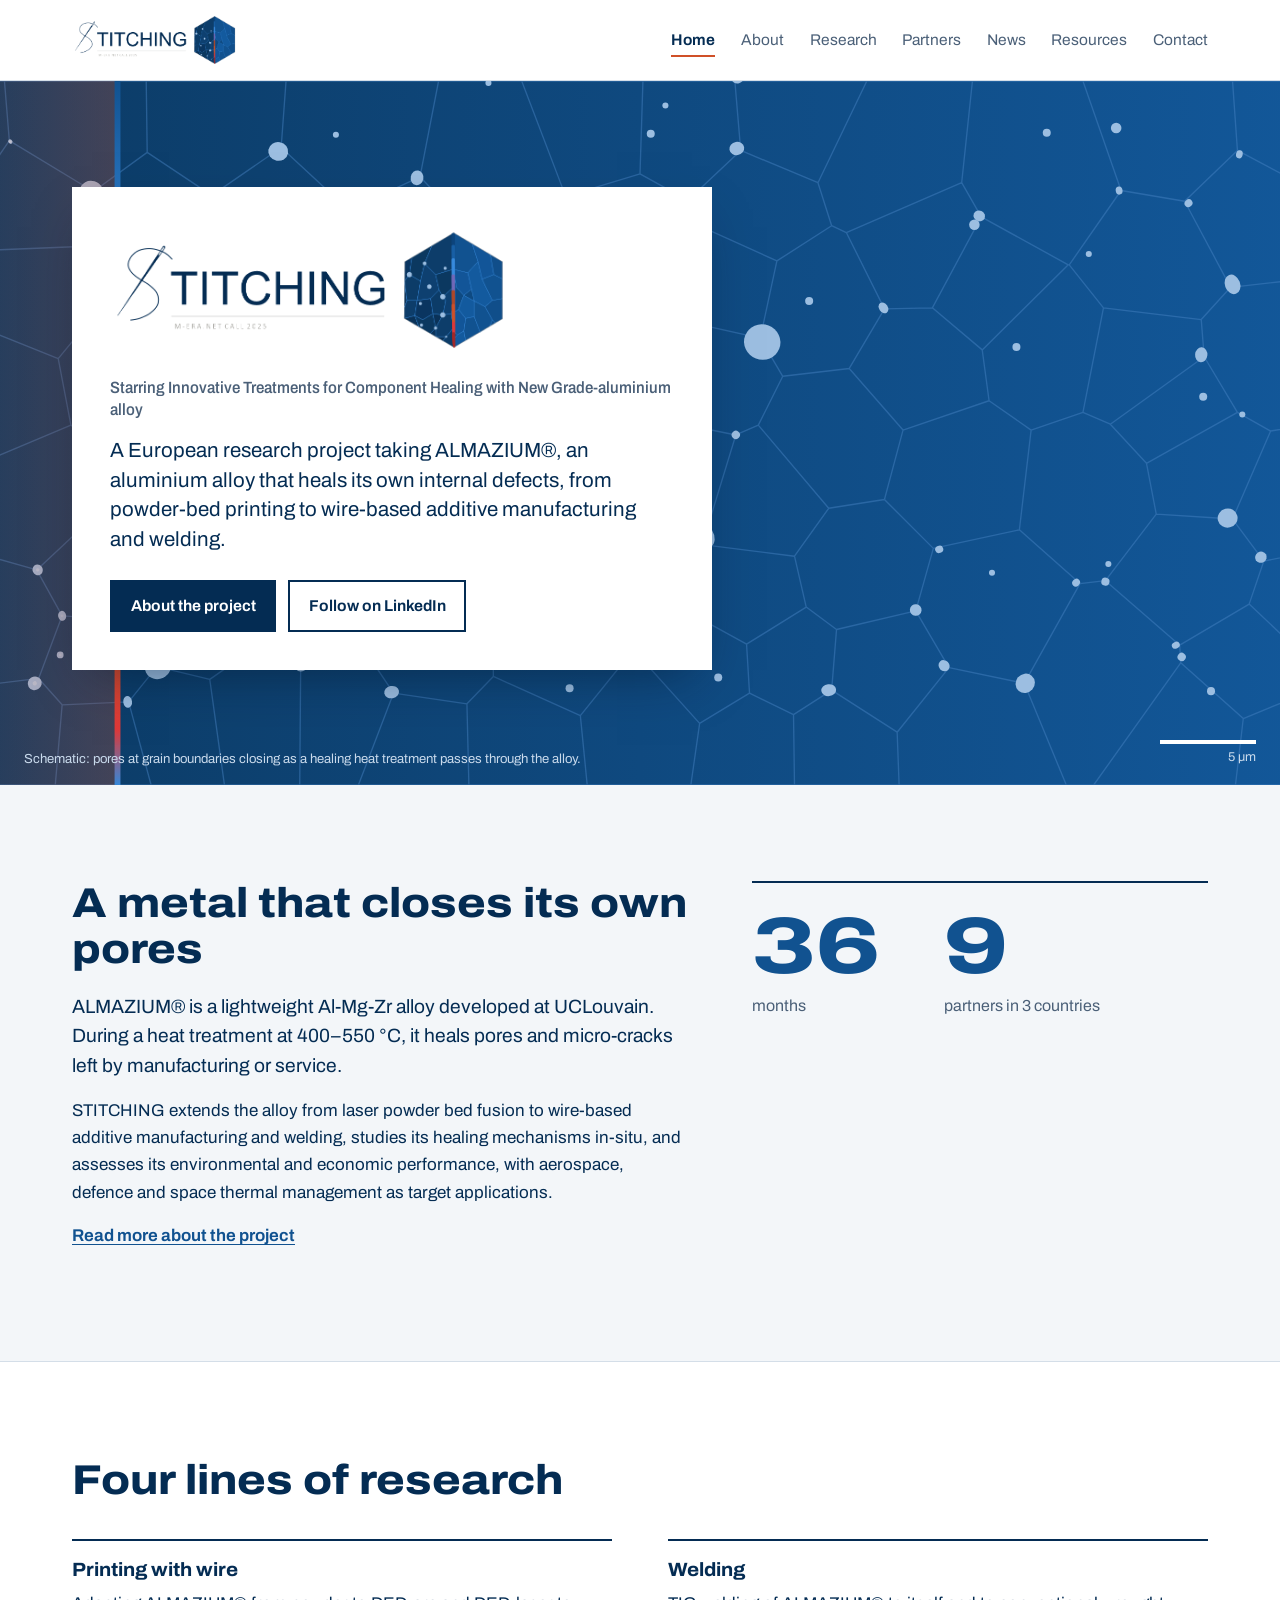
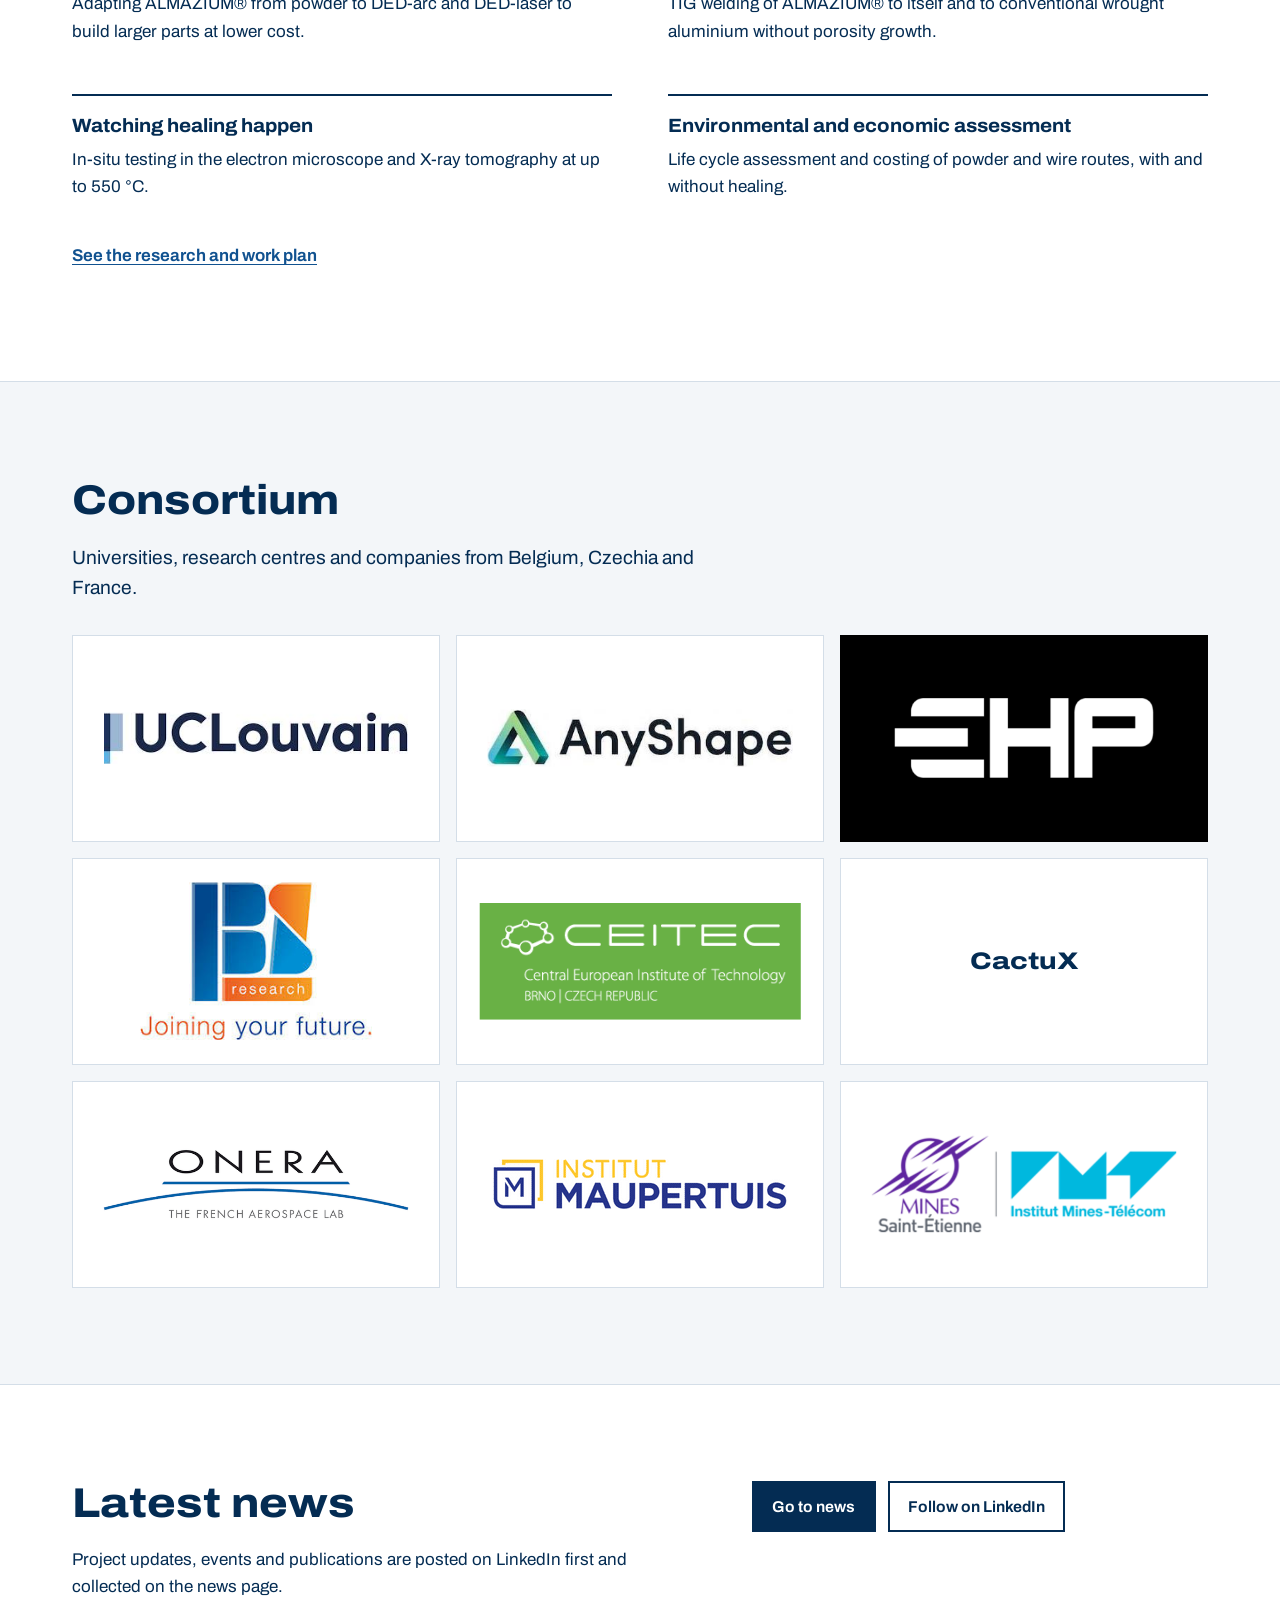
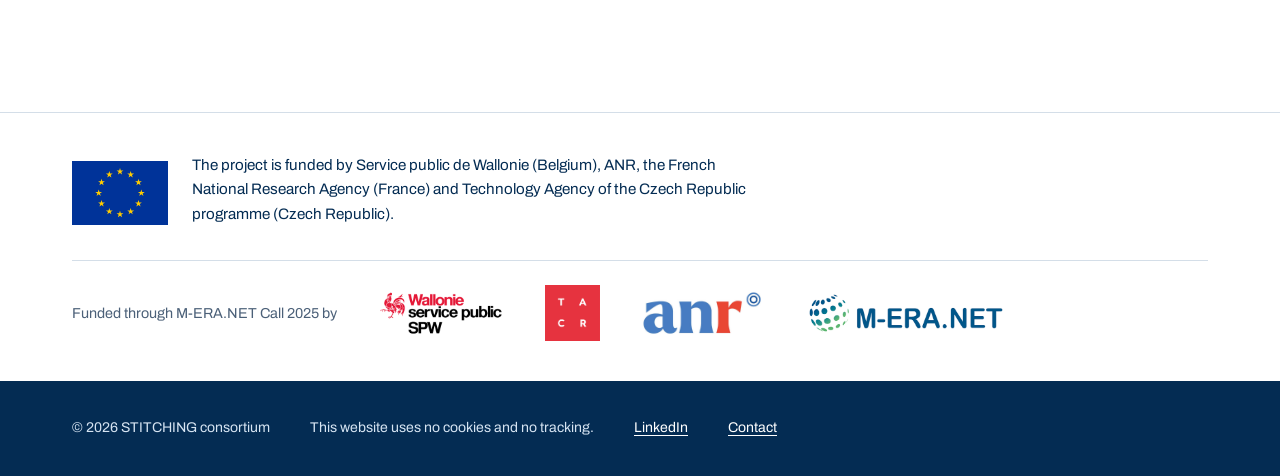
==== commit 0b7068ed: "Add files via upload" ====
--- a/index.html
+++ b/index.html
@@ -84,7 +84,7 @@
     </div>
     <div class="counters">
       <div class="counter"><strong>36</strong><span>months</span></div>
-      <div class="counter"><strong>8</strong><span>partners in 3 countries</span></div>
+      <div class="counter"><strong>9</strong><span>partners in 3 countries</span></div>
     </div>
   </div>
 </section>
@@ -129,6 +129,7 @@
       <li><a href="partners.html#cactux" class=""><span class="wordmark">CactuX</span></a></li>
       <li><a href="partners.html#onera" class=""><img src="assets/logos/onera.png" alt="ONERA" loading="lazy"></a></li>
       <li><a href="partners.html#maupertuis" class=""><img src="assets/logos/maupertuis.png" alt="Institut Maupertuis" loading="lazy"></a></li>
+      <li><a href="partners.html#mines-saint-etienne" class=""><img src="assets/logos/mines-saint-etienne.png" alt="Mines Saint-Étienne, Institut Mines-Télécom" loading="lazy"></a></li>
     </ul>
   </div>
 </section>
--- a/assets/style.css
+++ b/assets/style.css
@@ -158,8 +158,8 @@
 }
 
 /* Logo wall and partner list */
-.logo-wall{list-style:none;margin:2rem 0 0;padding:0;display:grid;grid-template-columns:repeat(4,minmax(0,1fr));gap:1rem}
-@media (max-width:860px){.logo-wall{grid-template-columns:repeat(2,minmax(0,1fr))}}
+.logo-wall{list-style:none;margin:2rem 0 0;padding:0;display:grid;grid-template-columns:repeat(3,minmax(0,1fr));gap:1rem}
+@media (max-width:560px){.logo-wall{grid-template-columns:repeat(2,minmax(0,1fr))}}
 .logo-wall a,.logo-tile{display:flex;align-items:center;justify-content:center;aspect-ratio:16/9;background:#fff;border:1px solid var(--line);padding:1.1rem 1.4rem;text-decoration:none}
 .logo-wall a:hover{border-color:var(--hex)}
 .logo-wall img,.logo-tile img{max-height:100%;max-width:100%;width:auto;object-fit:contain}
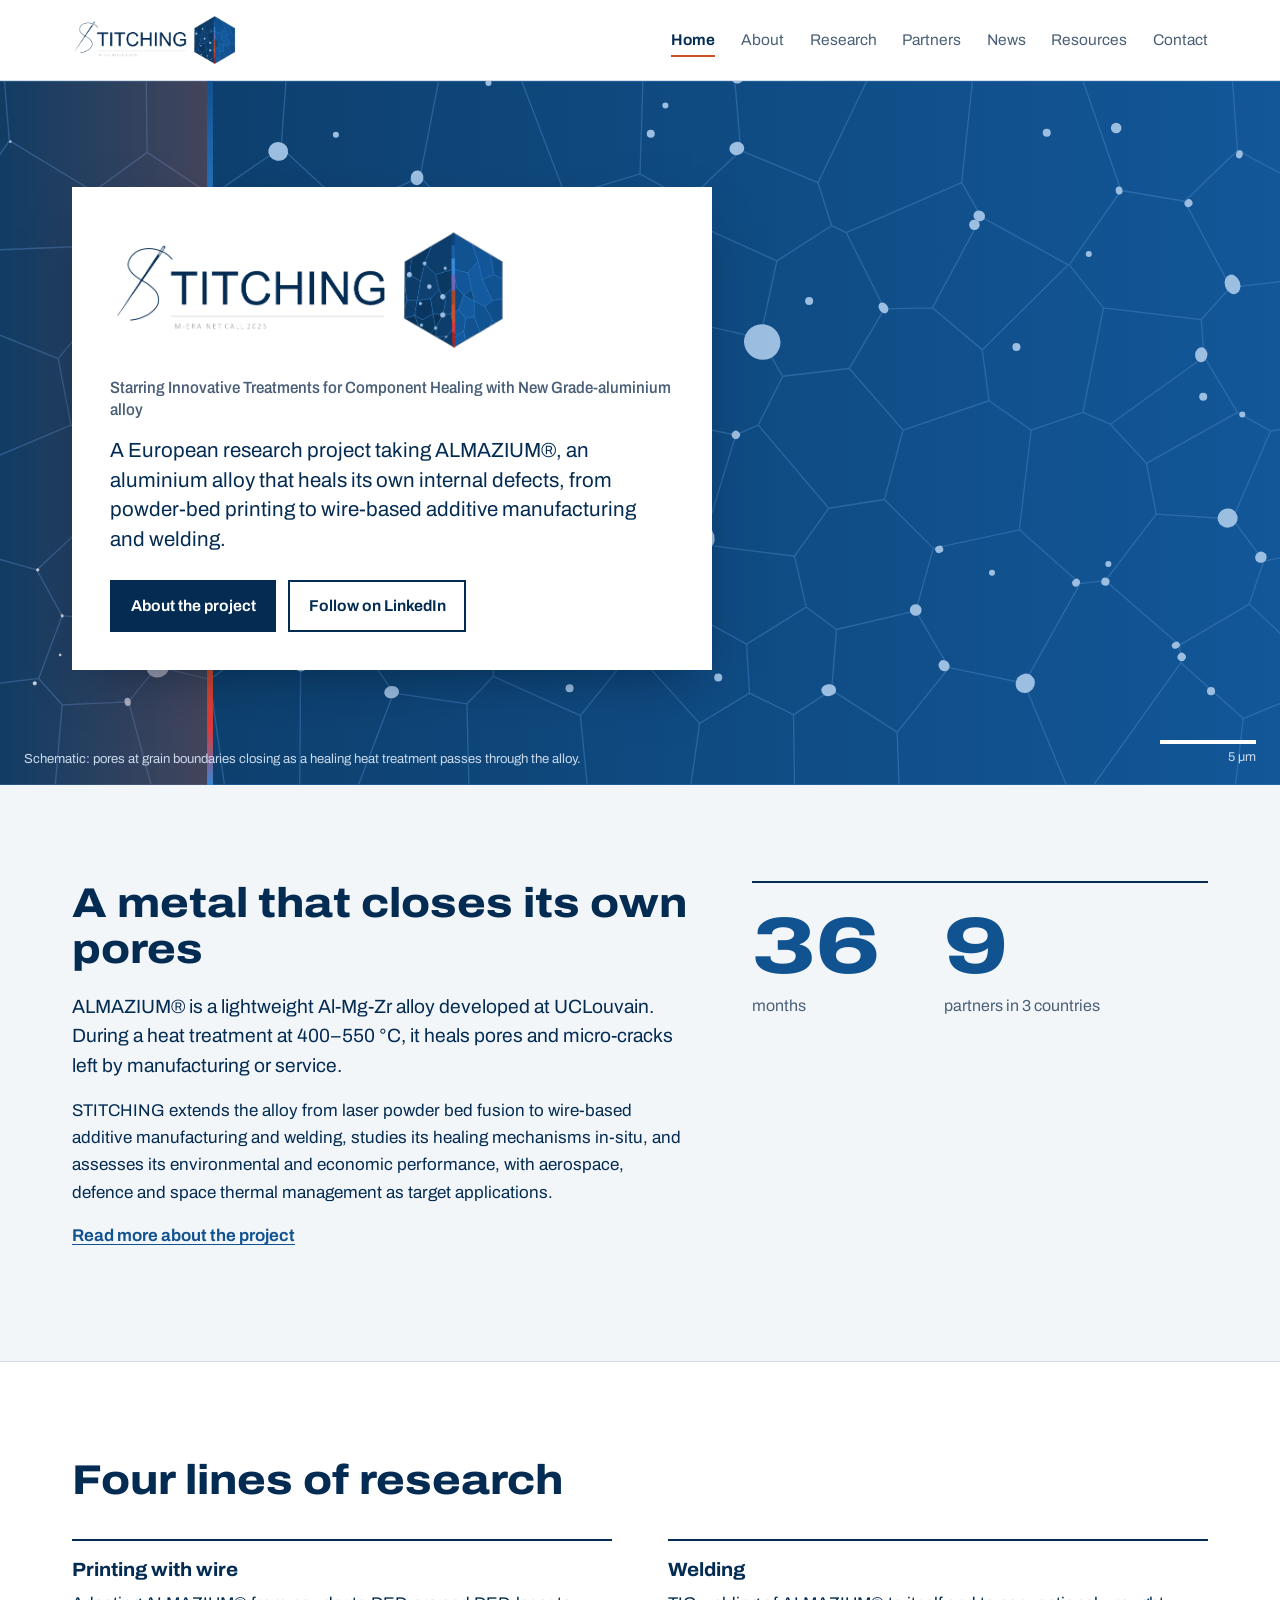
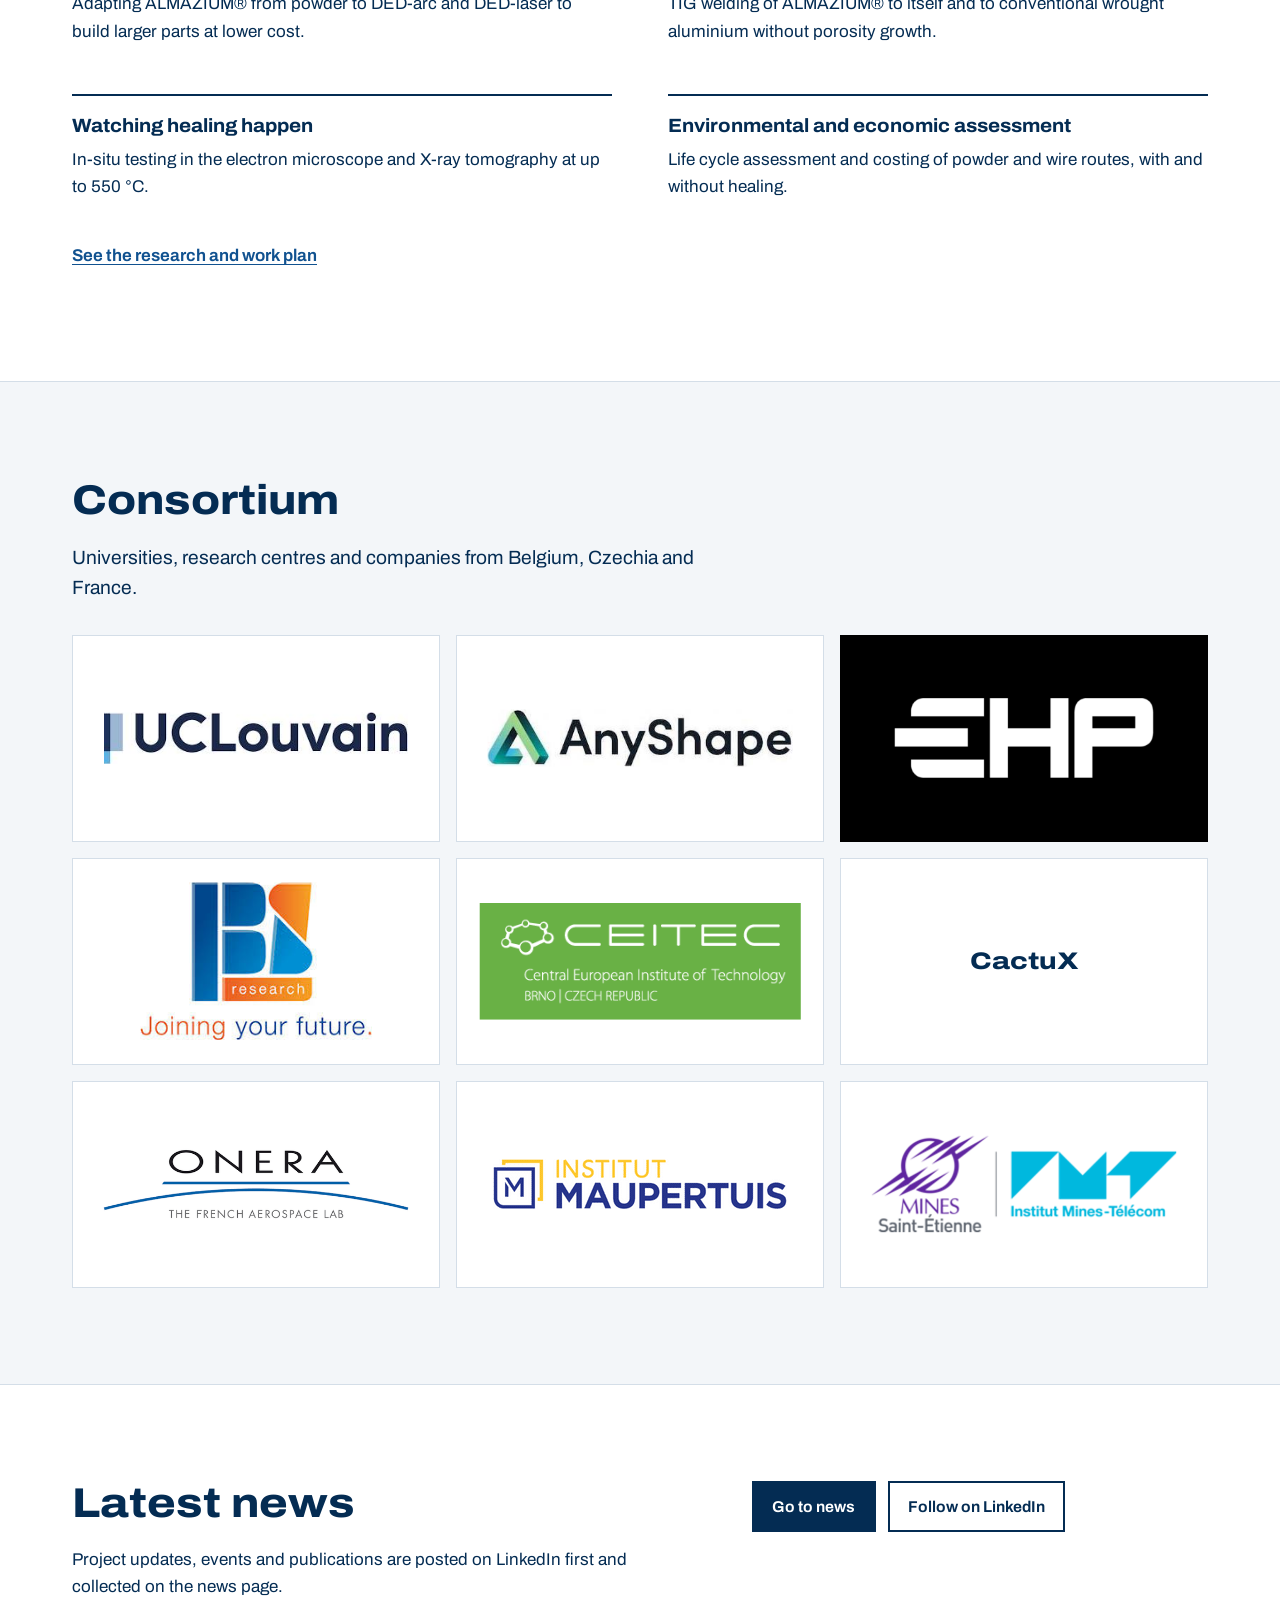
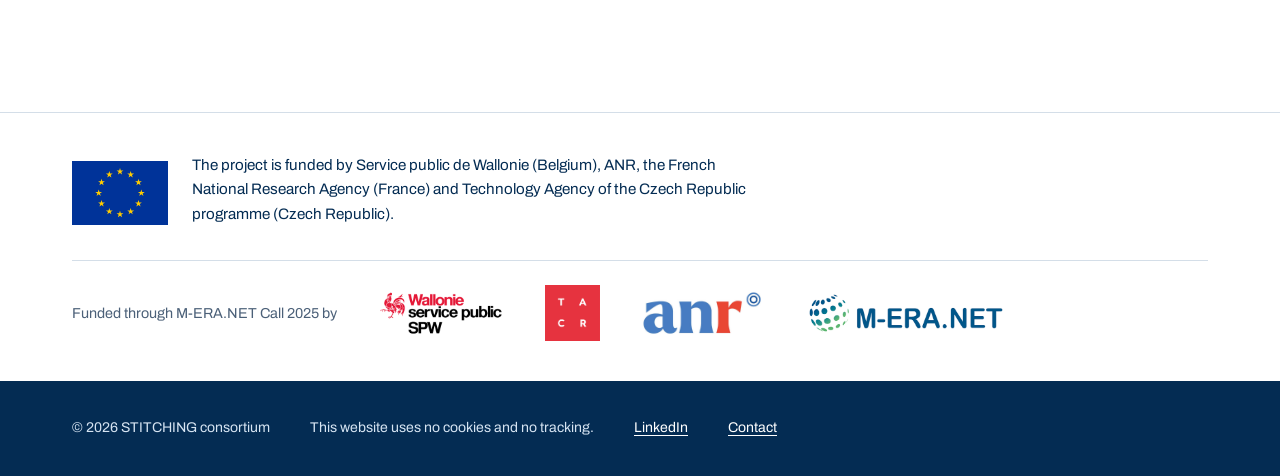
==== commit 9ef1041a: "Add files via upload" ====
--- a/index.html
+++ b/index.html
@@ -9,7 +9,14 @@
 <link rel="apple-touch-icon" href="assets/img/apple-touch-icon.png">
 <meta property="og:title" content="STITCHING | Self-healing aluminium for additive manufacturing">
 <meta property="og:description" content="STITCHING is an M-ERA.NET research project on ALMAZIUM®, a self-healing aluminium alloy for additive manufacturing and welding.">
-<meta property="og:image" content="assets/img/stitching-logo.png">
+<meta property="og:image" content="https://stitching-meranet.eu/assets/img/social-card.png">
+<meta property="og:image:width" content="1200">
+<meta property="og:image:height" content="627">
+<meta property="og:url" content="https://stitching-meranet.eu/">
+<meta property="og:type" content="website">
+<meta property="og:site_name" content="STITCHING">
+<meta name="twitter:card" content="summary_large_image">
+<link rel="canonical" href="https://stitching-meranet.eu/">
 <link rel="stylesheet" href="assets/style.css">
 </head>
 <body>
